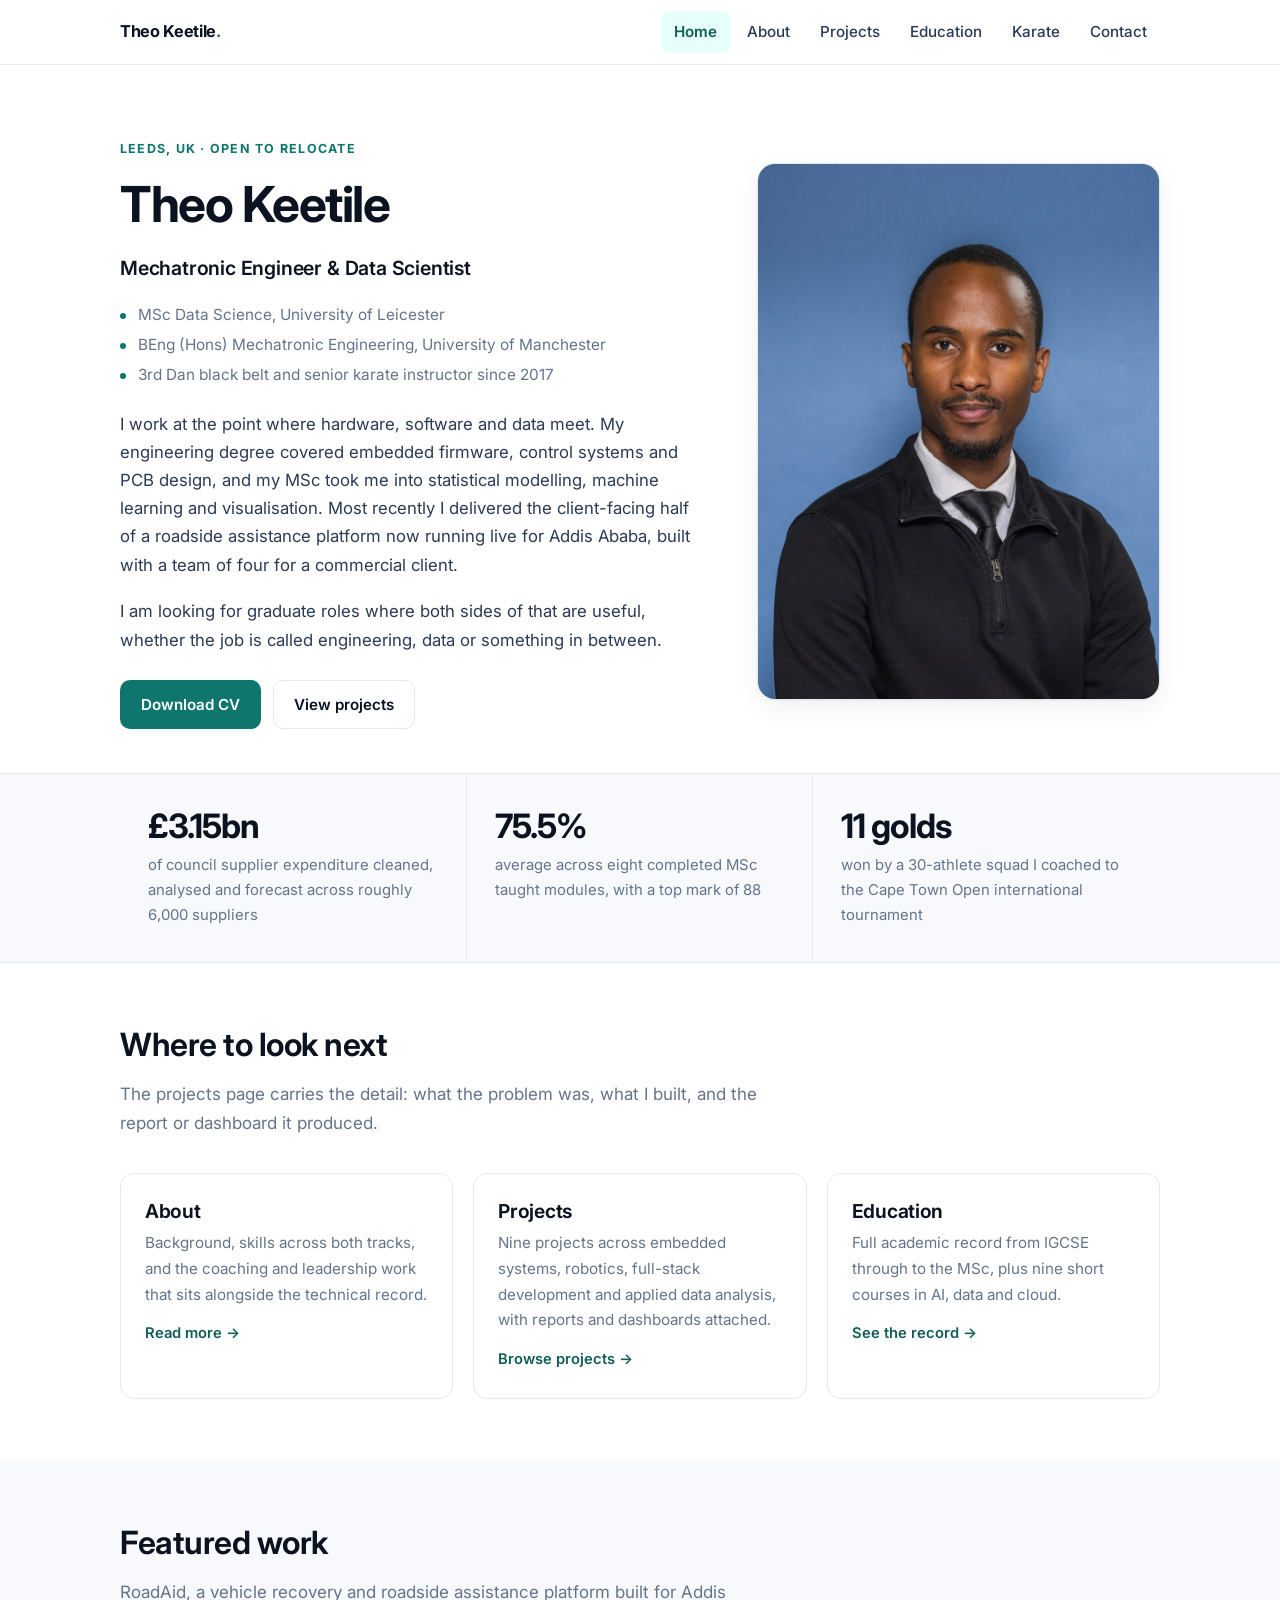
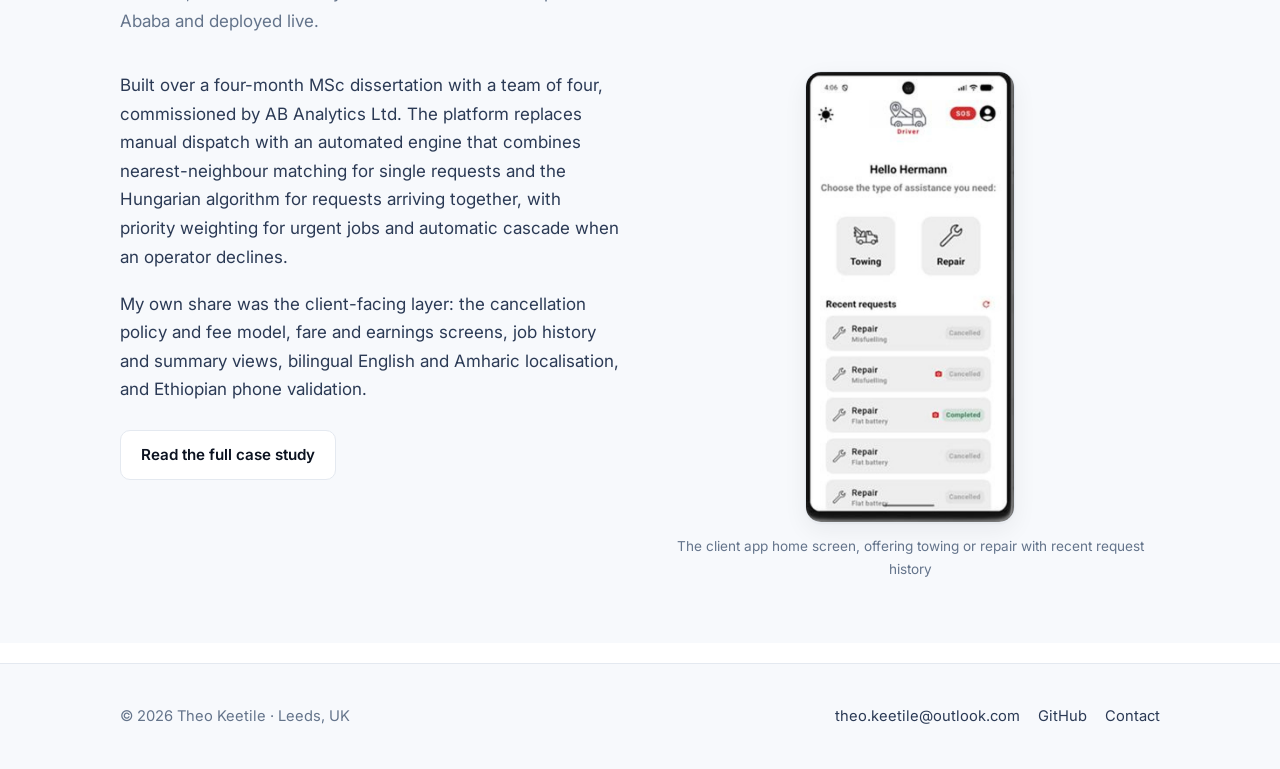
==== index.html @ 73e4ffbe "Initial portfolio site" ====
<!DOCTYPE html>
<html lang="en-GB">
<head>
<meta charset="utf-8">
<meta name="viewport" content="width=device-width, initial-scale=1">
<title>Theo Keetile - Mechatronic Engineer and Data Scientist</title>
<meta name="description" content="Theo Keetile, mechatronic engineer and data scientist. MSc Data Science, University of Leicester. BEng Mechatronic Engineering, University of Manchester. Projects in embedded systems, dispatch algorithms and applied data analysis.">
<link rel="preconnect" href="https://fonts.googleapis.com">
<link rel="preconnect" href="https://fonts.gstatic.com" crossorigin>
<link href="https://fonts.googleapis.com/css2?family=Inter:wght@400;500;600;700&display=swap" rel="stylesheet">
<link rel="stylesheet" href="assets/css/style.css">
</head>
<body>
<a class="skip" href="#main">Skip to content</a>

<header class="site-header">
  <div class="container nav">
    <a class="brand" href="index.html">Theo Keetile<span>.</span></a>
    <button class="nav-toggle" aria-expanded="false" aria-controls="nav-links" aria-label="Menu">Menu</button>
    <ul class="nav-links" id="nav-links">
      <li><a href="index.html" aria-current="page">Home</a></li>
      <li><a href="about.html">About</a></li>
      <li><a href="projects.html">Projects</a></li>
      <li><a href="certifications.html">Education</a></li>
      <li><a href="karate.html">Karate</a></li>
      <li><a href="contact.html">Contact</a></li>
    </ul>
  </div>
</header>

<main id="main">

<section class="hero">
  <div class="container hero-grid">
    <div>
      <span class="eyebrow">Leeds, UK &middot; open to relocate</span>
      <h1>Theo Keetile</h1>
      <p class="hero-role">Mechatronic Engineer &amp; Data Scientist</p>
      <ul class="hero-edu">
        <li>MSc Data Science, University of Leicester</li>
        <li>BEng (Hons) Mechatronic Engineering, University of Manchester</li>
        <li>3rd Dan black belt and senior karate instructor since 2017</li>
      </ul>
      <p class="lead">I work at the point where hardware, software and data meet. My engineering degree covered embedded firmware, control systems and PCB design, and my MSc took me into statistical modelling, machine learning and visualisation. Most recently I delivered the client-facing half of a roadside assistance platform now running live for Addis Ababa, built with a team of four for a commercial client.</p>
      <p class="lead">I am looking for graduate roles where both sides of that are useful, whether the job is called engineering, data or something in between.</p>
      <div class="btn-row">
        <a class="btn btn-primary" href="assets/docs/Theo-Keetile-CV.pdf">Download CV</a>
        <a class="btn btn-ghost" href="projects.html">View projects</a>
      </div>
    </div>
    <div class="portrait-wrap">
      <img src="assets/img/portrait.jpg" alt="Portrait of Theo Keetile" width="900" height="1200">
    </div>
  </div>
</section>

<section class="stats">
  <div class="container stats-grid">
    <div class="stat">
      <div class="stat-num">&pound;3.15bn</div>
      <p class="stat-label">of council supplier expenditure cleaned, analysed and forecast across roughly 6,000 suppliers</p>
    </div>
    <div class="stat">
      <div class="stat-num">75.5%</div>
      <p class="stat-label">average across eight completed MSc taught modules, with a top mark of 88</p>
    </div>
    <div class="stat">
      <div class="stat-num">11 golds</div>
      <p class="stat-label">won by a 30-athlete squad I coached to the Cape Town Open international tournament</p>
    </div>
  </div>
</section>

<section class="section">
  <div class="container">
    <div class="section-head">
      <h2>Where to look next</h2>
      <p>The projects page carries the detail: what the problem was, what I built, and the report or dashboard it produced.</p>
    </div>
    <div class="card-grid">
      <a class="card" href="about.html">
        <h3>About</h3>
        <p>Background, skills across both tracks, and the coaching and leadership work that sits alongside the technical record.</p>
        <span class="card-arrow">Read more &rarr;</span>
      </a>
      <a class="card" href="projects.html">
        <h3>Projects</h3>
        <p>Nine projects across embedded systems, robotics, full-stack development and applied data analysis, with reports and dashboards attached.</p>
        <span class="card-arrow">Browse projects &rarr;</span>
      </a>
      <a class="card" href="certifications.html">
        <h3>Education</h3>
        <p>Full academic record from IGCSE through to the MSc, plus nine short courses in AI, data and cloud.</p>
        <span class="card-arrow">See the record &rarr;</span>
      </a>
    </div>
  </div>
</section>

<section class="section section-soft">
  <div class="container">
    <div class="section-head">
      <h2>Featured work</h2>
      <p>RoadAid, a vehicle recovery and roadside assistance platform built for Addis Ababa and deployed live.</p>
    </div>
    <div class="split">
      <div>
        <p>Built over a four-month MSc dissertation with a team of four, commissioned by AB Analytics Ltd. The platform replaces manual dispatch with an automated engine that combines nearest-neighbour matching for single requests and the Hungarian algorithm for requests arriving together, with priority weighting for urgent jobs and automatic cascade when an operator declines.</p>
        <p>My own share was the client-facing layer: the cancellation policy and fee model, fare and earnings screens, job history and summary views, bilingual English and Amharic localisation, and Ethiopian phone validation.</p>
        <div class="btn-row">
          <a class="btn btn-ghost" href="projects.html#roadaid">Read the full case study</a>
        </div>
      </div>
      <figure class="featured-shot">
        <img src="assets/img/roadaid/home.jpg" alt="RoadAid client app home screen offering towing or repair, with a list of recent requests" loading="lazy" width="476" height="1030">
        <figcaption>The client app home screen, offering towing or repair with recent request history</figcaption>
      </figure>
    </div>
  </div>
</section>

</main>

<footer class="site-footer">
  <div class="container footer-grid">
    <div>&copy; 2026 Theo Keetile &middot; Leeds, UK</div>
    <div class="footer-links">
      <a href="mailto:theo.keetile@outlook.com">theo.keetile@outlook.com</a>
      <a href="https://github.com/TheoKeetile">GitHub</a>
      <a href="contact.html">Contact</a>
    </div>
  </div>
</footer>

<script>
(function () {
  var btn = document.querySelector('.nav-toggle');
  var list = document.getElementById('nav-links');
  if (!btn || !list) return;
  btn.addEventListener('click', function () {
    var open = list.classList.toggle('open');
    btn.setAttribute('aria-expanded', open ? 'true' : 'false');
  });
})();
</script>
</body>
</html>
---- assets/css/style.css ----
/* Theo Keetile - portfolio
   Plain CSS, no build step. */

:root {
  --ink: #0b1220;
  --text: #2b3a55;
  --muted: #64748b;
  --line: #e4e9f0;
  --bg: #ffffff;
  --bg-soft: #f7f9fc;
  --accent: #0f766e;
  --accent-dark: #115e56;
  --accent-soft: #e6fffa;
  --eng: #1d4ed8;
  --eng-soft: #eef4ff;
  --radius: 14px;
  --shadow: 0 1px 2px rgba(11, 18, 32, .04), 0 8px 24px rgba(11, 18, 32, .06);
  --maxw: 1080px;
}

* { box-sizing: border-box; }

html { -webkit-text-size-adjust: 100%; scroll-behavior: smooth; }

body {
  margin: 0;
  background: var(--bg);
  color: var(--text);
  font-family: 'Inter', -apple-system, BlinkMacSystemFont, 'Segoe UI', Roboto, Helvetica, Arial, sans-serif;
  font-size: 17px;
  line-height: 1.68;
  -webkit-font-smoothing: antialiased;
}

h1, h2, h3, h4 {
  color: var(--ink);
  line-height: 1.22;
  margin: 0 0 .5em;
  letter-spacing: -0.015em;
  font-weight: 650;
}

h1 { font-size: clamp(2.1rem, 5vw, 3.1rem); font-weight: 700; letter-spacing: -0.03em; }
h2 { font-size: clamp(1.5rem, 3vw, 2rem); }
h3 { font-size: 1.2rem; }

p { margin: 0 0 1.1em; }

a { color: var(--accent-dark); text-decoration-color: rgba(15, 118, 110, .35); text-underline-offset: 3px; }
a:hover { text-decoration-color: currentColor; }

img { max-width: 100%; height: auto; display: block; }

.container { width: 100%; max-width: var(--maxw); margin: 0 auto; padding: 0 20px; }

.skip {
  position: absolute; left: -9999px; top: 0; background: var(--ink); color: #fff;
  padding: 10px 16px; z-index: 100; border-radius: 0 0 8px 0;
}
.skip:focus { left: 0; }

/* ---------- header ---------- */

.site-header {
  position: sticky; top: 0; z-index: 50;
  background: rgba(255, 255, 255, .92);
  backdrop-filter: saturate(180%) blur(10px);
  border-bottom: 1px solid var(--line);
}

.nav {
  display: flex; align-items: center; justify-content: space-between;
  gap: 16px; min-height: 64px;
}

.brand {
  font-weight: 700; color: var(--ink); text-decoration: none;
  letter-spacing: -0.02em; font-size: 1.02rem; white-space: nowrap;
}
.brand span { color: var(--accent); }

.nav-links { display: flex; gap: 4px; align-items: center; list-style: none; margin: 0; padding: 0; }

.nav-links a {
  display: block; padding: 8px 13px; border-radius: 8px;
  color: var(--text); text-decoration: none; font-size: .95rem; font-weight: 500;
}
.nav-links a:hover { background: var(--bg-soft); color: var(--ink); }
.nav-links a[aria-current="page"] { color: var(--accent-dark); background: var(--accent-soft); font-weight: 600; }

.nav-toggle {
  display: none; background: none; border: 1px solid var(--line);
  border-radius: 8px; padding: 7px 10px; cursor: pointer; color: var(--ink);
}

@media (max-width: 760px) {
  .nav-toggle { display: block; }
  .nav-links {
    display: none; position: absolute; left: 0; right: 0; top: 100%;
    flex-direction: column; align-items: stretch; gap: 2px;
    background: #fff; border-bottom: 1px solid var(--line);
    padding: 10px 20px 16px; box-shadow: var(--shadow);
  }
  .nav-links.open { display: flex; }
  .nav-links a { padding: 11px 12px; }
}

/* ---------- buttons ---------- */

.btn {
  display: inline-flex; align-items: center; gap: 8px;
  padding: 11px 20px; border-radius: 10px;
  font-size: .95rem; font-weight: 600; text-decoration: none;
  border: 1px solid transparent; cursor: pointer; transition: .15s ease;
}
.btn-primary { background: var(--accent); color: #fff; }
.btn-primary:hover { background: var(--accent-dark); }
.btn-ghost { background: #fff; color: var(--ink); border-color: var(--line); }
.btn-ghost:hover { border-color: var(--muted); background: var(--bg-soft); }

.btn-row { display: flex; flex-wrap: wrap; gap: 12px; margin-top: 26px; }

/* ---------- hero ---------- */

.hero { padding: 68px 0 44px; }

.hero-grid {
  display: grid; grid-template-columns: 1.45fr 1fr; gap: 52px; align-items: center;
}

.eyebrow {
  display: inline-block; font-size: .78rem; font-weight: 700;
  letter-spacing: .1em; text-transform: uppercase; color: var(--accent);
  margin-bottom: 14px;
}

.hero h1 { margin-bottom: .35em; }

.hero-role {
  font-size: 1.22rem; color: var(--ink); font-weight: 600;
  margin: 0 0 .9em; letter-spacing: -0.01em;
}

.hero-edu {
  list-style: none; margin: 0 0 22px; padding: 0;
  font-size: .96rem; color: var(--muted);
}
.hero-edu li { padding-left: 18px; position: relative; margin-bottom: 4px; }
.hero-edu li::before {
  content: ""; position: absolute; left: 0; top: 11px;
  width: 6px; height: 6px; border-radius: 50%; background: var(--accent);
}

.lead { font-size: 1.05rem; }

.portrait-wrap { position: relative; }
.portrait-wrap img {
  border-radius: 18px; width: 100%;
  box-shadow: var(--shadow); border: 1px solid var(--line);
}

@media (max-width: 860px) {
  .hero { padding: 40px 0 30px; }
  .hero-grid { grid-template-columns: 1fr; gap: 32px; }
  .portrait-wrap { max-width: 260px; }
}

/* ---------- stats ---------- */

.stats { border-top: 1px solid var(--line); border-bottom: 1px solid var(--line); background: var(--bg-soft); }
.stats-grid { display: grid; grid-template-columns: repeat(3, 1fr); gap: 0; }
.stat { padding: 34px 28px; border-right: 1px solid var(--line); }
.stat:last-child { border-right: none; }
.stat-num {
  font-size: 2.1rem; font-weight: 700; color: var(--ink);
  letter-spacing: -0.03em; line-height: 1.1; margin-bottom: 8px;
}
.stat-label { font-size: .93rem; color: var(--muted); margin: 0; }

@media (max-width: 760px) {
  .stats-grid { grid-template-columns: 1fr; }
  .stat { border-right: none; border-bottom: 1px solid var(--line); padding: 24px 20px; }
  .stat:last-child { border-bottom: none; }
}

/* ---------- section ---------- */

.section { padding: 62px 0; }
.section-soft { background: var(--bg-soft); }

.section-head { max-width: 640px; margin-bottom: 36px; }
.section-head p { color: var(--muted); margin-bottom: 0; }

/* ---------- cards ---------- */

.card-grid { display: grid; grid-template-columns: repeat(3, 1fr); gap: 20px; }

.card {
  display: block; padding: 26px 24px; background: #fff;
  border: 1px solid var(--line); border-radius: var(--radius);
  text-decoration: none; color: inherit; transition: .18s ease;
}
.card:hover { border-color: var(--accent); box-shadow: var(--shadow); transform: translateY(-2px); }
.card h3 { margin-bottom: .35em; }
.card p { color: var(--muted); font-size: .95rem; margin-bottom: 0; }
.card-arrow { display: inline-block; margin-top: 14px; color: var(--accent-dark); font-weight: 600; font-size: .92rem; }

@media (max-width: 860px) { .card-grid { grid-template-columns: 1fr; } }

/* ---------- projects ---------- */

.track-head {
  display: flex; align-items: baseline; gap: 14px; flex-wrap: wrap;
  margin: 54px 0 10px; padding-bottom: 14px; border-bottom: 2px solid var(--ink);
}
.track-head:first-of-type { margin-top: 0; }
.track-head h2 { margin: 0; }
.track-head span { color: var(--muted); font-size: .92rem; }

.project {
  padding: 40px 0; border-bottom: 1px solid var(--line);
}
.project:last-child { border-bottom: none; }

.project-meta {
  font-size: .87rem; color: var(--muted); margin: 0 0 .5em;
  letter-spacing: .01em;
}
.project h3 { font-size: 1.42rem; margin-bottom: .45em; letter-spacing: -0.02em; }

.tools {
  font-size: .9rem; color: var(--text); background: var(--bg-soft);
  border-left: 3px solid var(--accent); padding: 9px 14px;
  border-radius: 0 8px 8px 0; margin: 0 0 1.2em;
}
.tools strong { color: var(--ink); }

.project-figure { margin: 0 0 24px; }
.project-figure img {
  border: 1px solid var(--line); border-radius: 12px;
  box-shadow: var(--shadow); width: 100%;
}
.project-figure figcaption {
  font-size: .85rem; color: var(--muted); margin-top: 10px; text-align: center;
}

.tags { display: flex; flex-wrap: wrap; gap: 7px; margin: 18px 0 0; padding: 0; list-style: none; }
.tags li {
  font-size: .8rem; padding: 4px 11px; border-radius: 999px;
  background: var(--accent-soft); color: var(--accent-dark); font-weight: 500;
}
.track-eng .tags li { background: var(--eng-soft); color: var(--eng); }
.track-eng .tools { border-left-color: var(--eng); }

.links { display: flex; flex-wrap: wrap; gap: 10px; margin-top: 20px; }
.link-chip {
  display: inline-flex; align-items: center; gap: 7px;
  font-size: .88rem; font-weight: 600; text-decoration: none;
  padding: 8px 15px; border-radius: 9px;
  border: 1px solid var(--line); color: var(--ink); background: #fff;
}
.link-chip:hover { border-color: var(--accent); color: var(--accent-dark); }
.link-chip::before { content: "↓"; font-weight: 700; color: var(--accent); }
.link-chip.ext::before { content: "↗"; }
.link-chip.code::before { content: "<>"; font-size: .78rem; letter-spacing: -.05em; }

/* phone screenshot strip */
.shots {
  display: grid; grid-auto-flow: column; grid-auto-columns: minmax(150px, 1fr);
  gap: 14px; overflow-x: auto; padding: 4px 4px 14px; margin: 0 0 22px;
  scroll-snap-type: x mandatory;
}
.shots figure { margin: 0; scroll-snap-align: start; }
.shots img {
  border: 1px solid var(--line); border-radius: 12px; width: 100%;
  box-shadow: var(--shadow);
}
.shots figcaption { font-size: .78rem; color: var(--muted); margin-top: 7px; text-align: center; }

/* ---------- tables ---------- */

.table-wrap { overflow-x: auto; border: 1px solid var(--line); border-radius: var(--radius); background: #fff; }

table { width: 100%; border-collapse: collapse; font-size: .94rem; }
caption { text-align: left; font-weight: 600; color: var(--ink); padding: 16px 18px 0; }
th, td { padding: 11px 18px; text-align: left; border-bottom: 1px solid var(--line); }
th { font-size: .8rem; text-transform: uppercase; letter-spacing: .06em; color: var(--muted); font-weight: 600; }
tbody tr:last-child td { border-bottom: none; }
td.num { text-align: right; font-variant-numeric: tabular-nums; white-space: nowrap; }

/* ---------- prose blocks ---------- */

.prose { max-width: 720px; }
.prose h2 { margin-top: 2em; }
.prose h2:first-child { margin-top: 0; }
.prose ul { padding-left: 20px; }
.prose li { margin-bottom: .45em; }

.split { display: grid; grid-template-columns: 1fr 1fr; gap: 40px; }
@media (max-width: 860px) { .split { grid-template-columns: 1fr; gap: 28px; } }

.skill-block { margin-bottom: 26px; }
.skill-block h3 { font-size: 1rem; margin-bottom: .5em; }
.skill-block p { color: var(--text); font-size: .95rem; margin: 0; }

.timeline { list-style: none; margin: 0; padding: 0; }
.timeline li {
  padding: 0 0 24px 26px; border-left: 2px solid var(--line);
  position: relative; margin-left: 5px;
}
.timeline li:last-child { border-left-color: transparent; padding-bottom: 0; }
.timeline li::before {
  content: ""; position: absolute; left: -7px; top: 6px;
  width: 12px; height: 12px; border-radius: 50%;
  background: #fff; border: 3px solid var(--accent);
}
.timeline strong { display: block; color: var(--ink); }
.timeline span { font-size: .87rem; color: var(--muted); }

/* ---------- contact ---------- */

.contact-list { list-style: none; margin: 0; padding: 0; }
.contact-list li {
  display: flex; gap: 14px; align-items: baseline;
  padding: 16px 0; border-bottom: 1px solid var(--line);
}
.contact-list li:last-child { border-bottom: none; }
.contact-list .k {
  flex: 0 0 96px; font-size: .8rem; text-transform: uppercase;
  letter-spacing: .06em; color: var(--muted); font-weight: 600;
}
.contact-list .v { font-size: 1.02rem; }

.callout {
  background: var(--accent-soft); border: 1px solid #b7ece3;
  border-radius: var(--radius); padding: 22px 24px; margin-top: 30px;
}
.callout p:last-child { margin-bottom: 0; }

/* ---------- footer ---------- */

.site-footer {
  border-top: 1px solid var(--line); background: var(--bg-soft);
  padding: 40px 0; margin-top: 20px; font-size: .92rem; color: var(--muted);
}
.footer-grid { display: flex; justify-content: space-between; gap: 20px; flex-wrap: wrap; align-items: center; }
.footer-links { display: flex; gap: 18px; flex-wrap: wrap; }
.site-footer a { color: var(--text); text-decoration: none; }
.site-footer a:hover { color: var(--accent-dark); text-decoration: underline; }

@media print {
  .site-header, .site-footer, .btn-row { display: none; }
}

/* ---------- featured app shot (home) ---------- */

.featured-shot { margin: 0; display: flex; flex-direction: column; align-items: center; }
.featured-shot img {
  width: 210px; max-width: 60%; border-radius: 16px;
  border: 1px solid var(--line); box-shadow: var(--shadow);
}
.featured-shot figcaption {
  font-size: .85rem; color: var(--muted); margin-top: 12px; text-align: center;
}

/* ---------- photo gallery ---------- */

.gallery { display: grid; grid-template-columns: repeat(3, 1fr); gap: 16px; margin: 0 0 8px; }
.gallery figure { margin: 0; }
.gallery img {
  width: 100%; aspect-ratio: 4 / 3; object-fit: cover; object-position: center 30%;
  border-radius: 12px; border: 1px solid var(--line); box-shadow: var(--shadow);
}
.gallery figcaption { font-size: .85rem; color: var(--muted); margin-top: 9px; }
@media (max-width: 860px) { .gallery { grid-template-columns: repeat(2, 1fr); gap: 12px; } }
@media (max-width: 520px) { .gallery { grid-template-columns: 1fr; } }

/* karate hero */
.karate-hero { display: grid; grid-template-columns: 1fr 1.3fr; gap: 44px; align-items: center; }
.karate-hero img { border-radius: 18px; border: 1px solid var(--line); box-shadow: var(--shadow); }
@media (max-width: 860px) {
  .karate-hero { grid-template-columns: 1fr; gap: 28px; }
  .karate-hero .karate-portrait { max-width: 280px; }
}

.rank-row { display: flex; flex-wrap: wrap; gap: 14px; margin: 26px 0 0; padding: 0; list-style: none; }
.rank-row li {
  flex: 1 1 150px; padding: 16px 18px; background: #fff;
  border: 1px solid var(--line); border-radius: var(--radius);
}
.rank-row strong { display: block; font-size: 1.35rem; color: var(--ink); letter-spacing: -.02em; }
.rank-row span { font-size: .87rem; color: var(--muted); }

blockquote.ref {
  margin: 0; padding: 22px 26px; background: var(--bg-soft);
  border-left: 3px solid var(--accent); border-radius: 0 12px 12px 0;
}
blockquote.ref p { font-size: 1.02rem; color: var(--ink); }
blockquote.ref p:last-child { margin-bottom: 0; }
blockquote.ref cite { display: block; font-style: normal; font-size: .88rem; color: var(--muted); margin-top: 12px; }

/* ---------- certificate grid ---------- */

.cert-grid { display: grid; grid-template-columns: repeat(3, 1fr); gap: 14px; }
.cert-grid a {
  display: block; padding: 16px 18px; background: #fff; text-decoration: none;
  border: 1px solid var(--line); border-radius: var(--radius); transition: .15s ease;
}
.cert-grid a:hover { border-color: var(--accent); box-shadow: var(--shadow); }
.cert-grid strong { display: block; color: var(--ink); font-size: .97rem; margin-bottom: 3px; }
.cert-grid span { font-size: .85rem; color: var(--muted); }
@media (max-width: 860px) { .cert-grid { grid-template-columns: repeat(2, 1fr); } }
@media (max-width: 520px) { .cert-grid { grid-template-columns: 1fr; } }

/* figure pairs: charts and diagrams, never cropped */
.figpair { display: grid; grid-template-columns: repeat(2, 1fr); gap: 18px; margin: 0 0 24px; }
.figpair figure { margin: 0; }
.figpair img {
  width: 100%; height: auto; aspect-ratio: auto; object-fit: contain;
  background: #fff; padding: 8px;
  border: 1px solid var(--line); border-radius: 12px; box-shadow: var(--shadow);
}
.figpair figcaption { font-size: .85rem; color: var(--muted); margin-top: 9px; }
@media (max-width: 700px) { .figpair { grid-template-columns: 1fr; } }
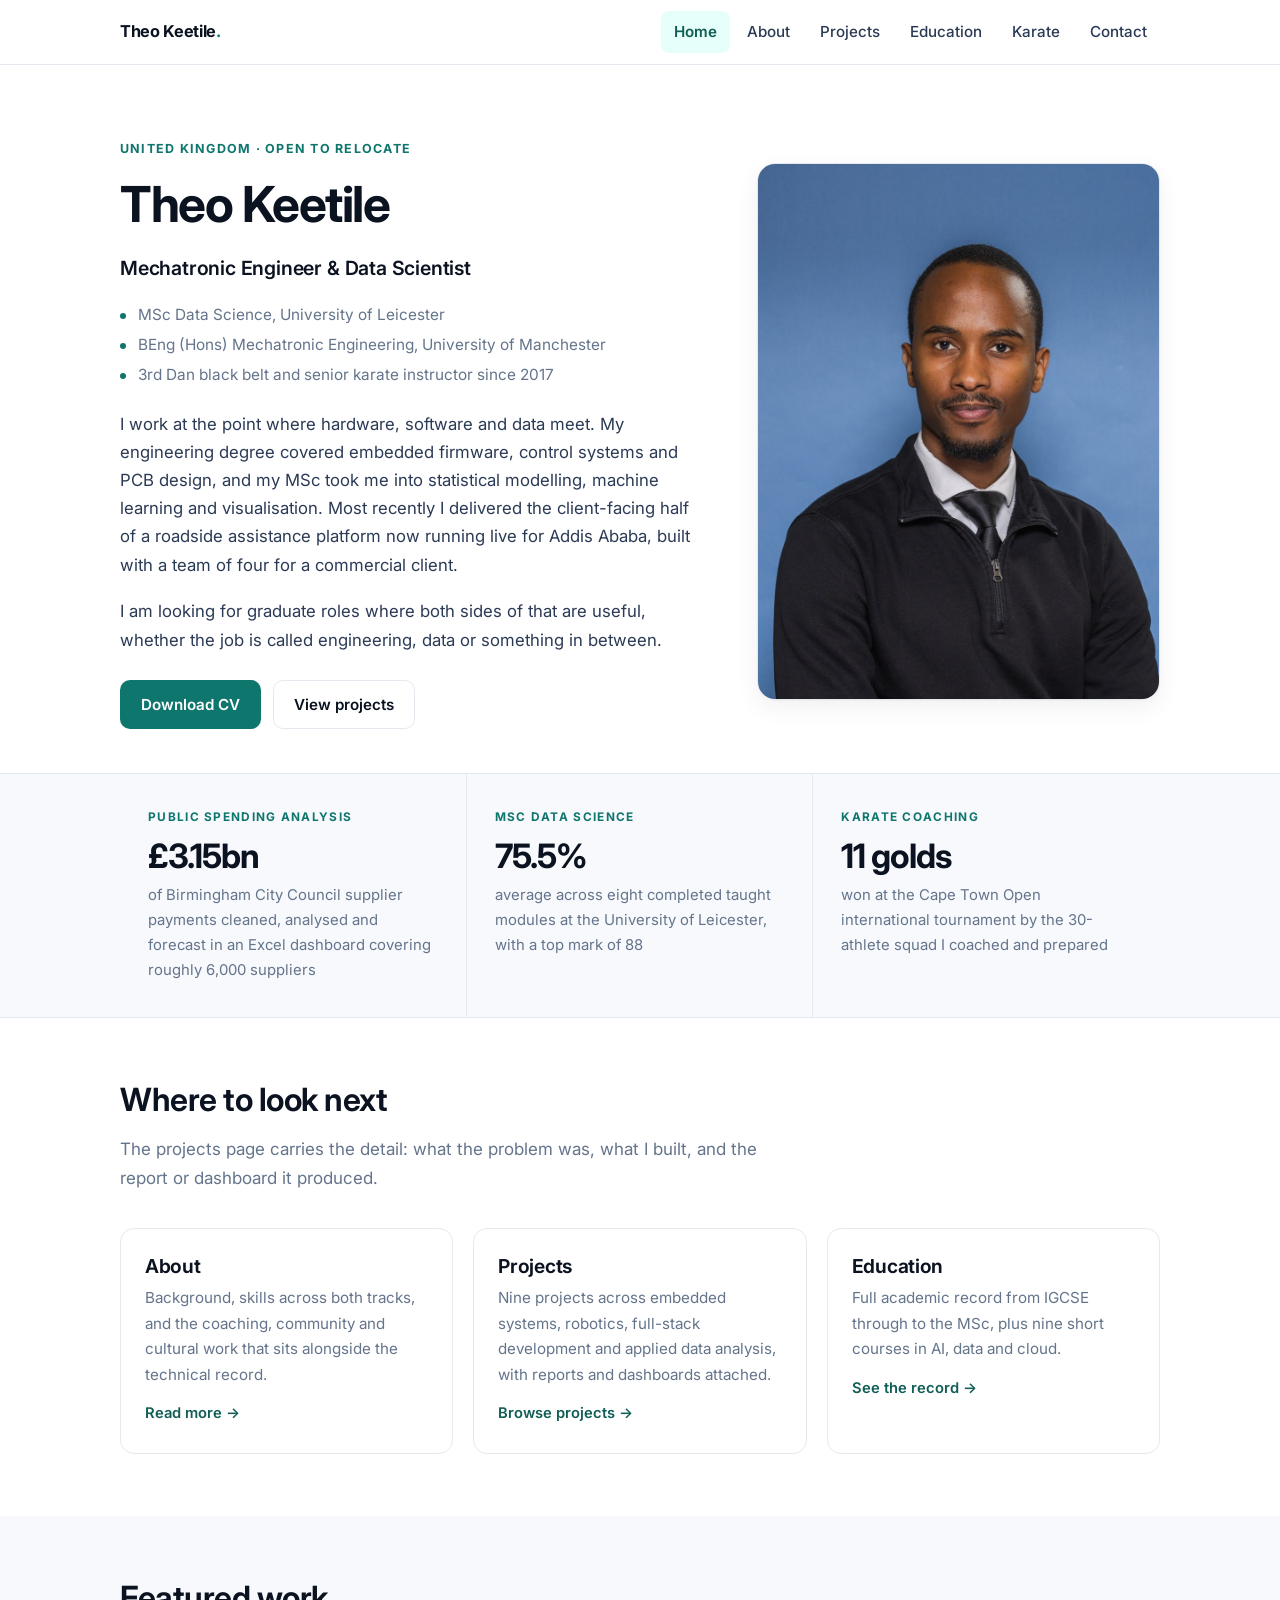
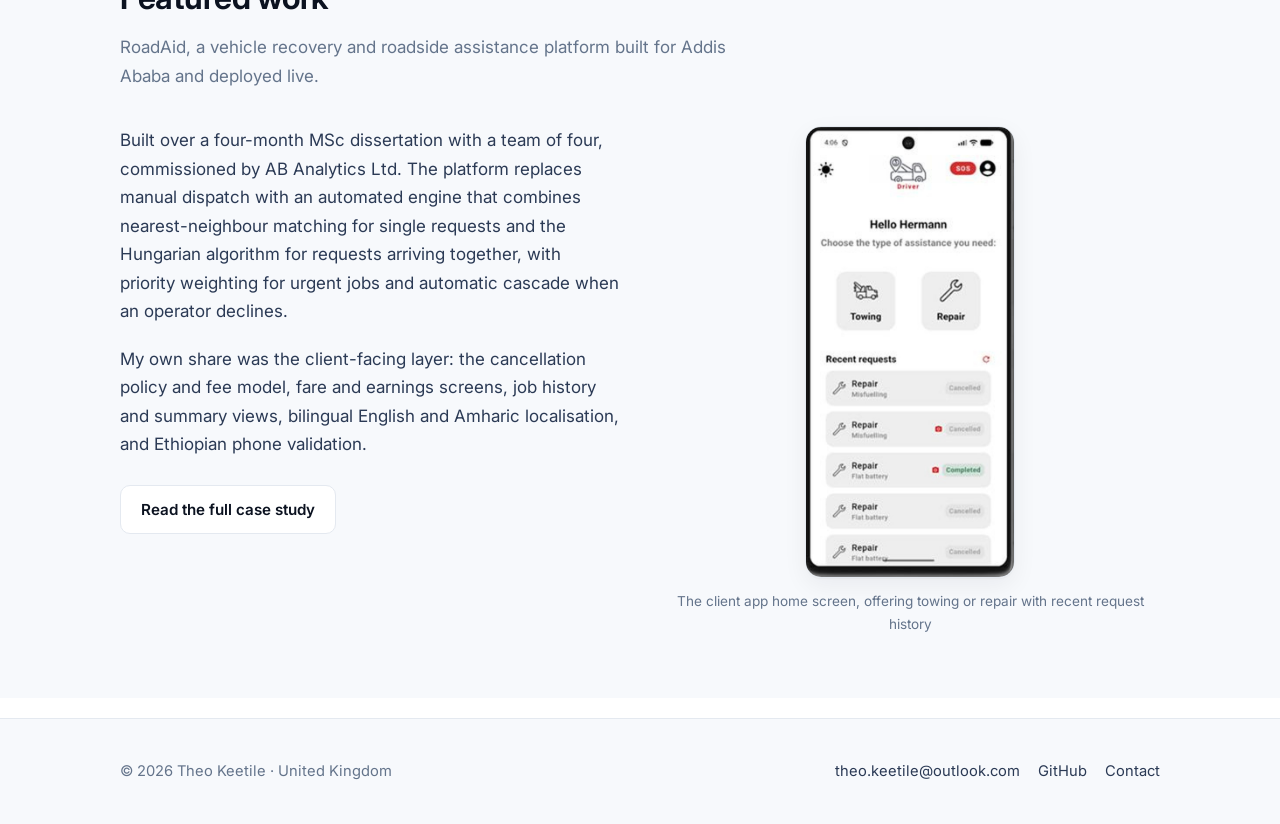
==== commit 2b904bff: "Add demo video, Chinese Bridge photos, ROC figure and interaction layer" ====
--- a/index.html
+++ b/index.html
@@ -33,7 +33,7 @@
 <section class="hero">
   <div class="container hero-grid">
     <div>
-      <span class="eyebrow">Leeds, UK &middot; open to relocate</span>
+      <span class="eyebrow">United Kingdom &middot; open to relocate</span>
       <h1>Theo Keetile</h1>
       <p class="hero-role">Mechatronic Engineer &amp; Data Scientist</p>
       <ul class="hero-edu">
@@ -57,16 +57,19 @@
 <section class="stats">
   <div class="container stats-grid">
     <div class="stat">
+      <span class="stat-kicker">Public spending analysis</span>
       <div class="stat-num">&pound;3.15bn</div>
-      <p class="stat-label">of council supplier expenditure cleaned, analysed and forecast across roughly 6,000 suppliers</p>
+      <p class="stat-label">of Birmingham City Council supplier payments cleaned, analysed and forecast in an Excel dashboard covering roughly 6,000 suppliers</p>
     </div>
     <div class="stat">
+      <span class="stat-kicker">MSc Data Science</span>
       <div class="stat-num">75.5%</div>
-      <p class="stat-label">average across eight completed MSc taught modules, with a top mark of 88</p>
+      <p class="stat-label">average across eight completed taught modules at the University of Leicester, with a top mark of 88</p>
     </div>
     <div class="stat">
+      <span class="stat-kicker">Karate coaching</span>
       <div class="stat-num">11 golds</div>
-      <p class="stat-label">won by a 30-athlete squad I coached to the Cape Town Open international tournament</p>
+      <p class="stat-label">won at the Cape Town Open international tournament by the 30-athlete squad I coached and prepared</p>
     </div>
   </div>
 </section>
@@ -80,7 +83,7 @@
     <div class="card-grid">
       <a class="card" href="about.html">
         <h3>About</h3>
-        <p>Background, skills across both tracks, and the coaching and leadership work that sits alongside the technical record.</p>
+        <p>Background, skills across both tracks, and the coaching, community and cultural work that sits alongside the technical record.</p>
         <span class="card-arrow">Read more &rarr;</span>
       </a>
       <a class="card" href="projects.html">
@@ -123,7 +126,7 @@
 
 <footer class="site-footer">
   <div class="container footer-grid">
-    <div>&copy; 2026 Theo Keetile &middot; Leeds, UK</div>
+    <div>&copy; 2026 Theo Keetile &middot; United Kingdom</div>
     <div class="footer-links">
       <a href="mailto:theo.keetile@outlook.com">theo.keetile@outlook.com</a>
       <a href="https://github.com/TheoKeetile">GitHub</a>
@@ -132,16 +135,6 @@
   </div>
 </footer>
 
-<script>
-(function () {
-  var btn = document.querySelector('.nav-toggle');
-  var list = document.getElementById('nav-links');
-  if (!btn || !list) return;
-  btn.addEventListener('click', function () {
-    var open = list.classList.toggle('open');
-    btn.setAttribute('aria-expanded', open ? 'true' : 'false');
-  });
-})();
-</script>
+<script src="assets/js/site.js" defer></script>
 </body>
 </html>
--- a/assets/css/style.css
+++ b/assets/css/style.css
@@ -422,3 +422,187 @@
 }
 .figpair figcaption { font-size: .85rem; color: var(--muted); margin-top: 9px; }
 @media (max-width: 700px) { .figpair { grid-template-columns: 1fr; } }
+
+/* ============================================================
+   Interaction layer
+   ============================================================ */
+
+/* stat kicker: names what each headline figure refers to */
+.stat-kicker {
+  display: block; font-size: .74rem; font-weight: 700;
+  letter-spacing: .11em; text-transform: uppercase;
+  color: var(--accent); margin-bottom: 10px;
+}
+
+/* ---------- image hover: lift, zoom, sharpen ---------- */
+
+.shots figure,
+.gallery figure,
+.figpair figure,
+.project-figure { position: relative; }
+
+.shots img,
+.gallery img,
+.figpair img,
+.project-figure img,
+.featured-shot img,
+.portrait-wrap img,
+.karate-hero img {
+  cursor: zoom-in;
+  transition: transform .38s cubic-bezier(.2, .7, .3, 1),
+              box-shadow .38s ease,
+              border-color .38s ease;
+  will-change: transform;
+}
+
+.shots figure:hover img,
+.gallery figure:hover img,
+.figpair figure:hover img,
+.project-figure:hover img,
+.featured-shot:hover img {
+  transform: translateY(-6px) scale(1.035);
+  box-shadow: 0 18px 44px rgba(11, 18, 32, .18);
+  border-color: var(--accent);
+  position: relative;
+  z-index: 2;
+}
+
+.portrait-wrap img:hover,
+.karate-hero img:hover {
+  transform: translateY(-4px) scale(1.015);
+  box-shadow: 0 18px 44px rgba(11, 18, 32, .16);
+}
+
+/* caption strengthens with the image */
+.shots figcaption,
+.gallery figcaption,
+.figpair figcaption,
+.project-figure figcaption {
+  transition: color .3s ease;
+}
+.shots figure:hover figcaption,
+.gallery figure:hover figcaption,
+.figpair figure:hover figcaption,
+.project-figure:hover figcaption {
+  color: var(--ink);
+}
+
+/* a quiet hint that an image opens */
+.zoom-hint {
+  position: absolute; top: 10px; right: 10px;
+  width: 30px; height: 30px; border-radius: 8px;
+  background: rgba(11, 18, 32, .62); color: #fff;
+  display: flex; align-items: center; justify-content: center;
+  font-size: .95rem; line-height: 1; opacity: 0;
+  transition: opacity .28s ease; pointer-events: none;
+  backdrop-filter: blur(3px);
+}
+figure:hover > .zoom-hint { opacity: 1; }
+
+/* ---------- lightbox ---------- */
+
+.lightbox {
+  position: fixed; inset: 0; z-index: 200;
+  display: flex; flex-direction: column;
+  align-items: center; justify-content: center;
+  gap: 18px; padding: 40px 24px;
+  background: rgba(8, 13, 24, .93);
+  opacity: 0; visibility: hidden;
+  transition: opacity .28s ease, visibility .28s ease;
+  cursor: zoom-out;
+}
+.lightbox.open { opacity: 1; visibility: visible; }
+
+.lightbox img {
+  max-width: min(1100px, 92vw); max-height: 78vh;
+  width: auto; height: auto;
+  border-radius: 12px; background: #fff;
+  box-shadow: 0 30px 80px rgba(0, 0, 0, .5);
+  transform: scale(.96); transition: transform .28s cubic-bezier(.2,.7,.3,1);
+}
+.lightbox.open img { transform: scale(1); }
+
+.lightbox-caption {
+  color: #e8edf5; font-size: .96rem; text-align: center;
+  max-width: 680px; margin: 0; line-height: 1.5;
+}
+
+.lightbox-close {
+  position: absolute; top: 18px; right: 22px;
+  width: 42px; height: 42px; border-radius: 10px;
+  background: rgba(255, 255, 255, .12); color: #fff;
+  border: 1px solid rgba(255, 255, 255, .22);
+  font-size: 1.3rem; line-height: 1; cursor: pointer;
+  transition: background .2s ease;
+}
+.lightbox-close:hover { background: rgba(255, 255, 255, .24); }
+
+.lightbox-hint {
+  position: absolute; bottom: 18px; left: 0; right: 0;
+  text-align: center; color: rgba(232, 237, 245, .55); font-size: .8rem;
+}
+
+body.lightbox-open { overflow: hidden; }
+
+/* ---------- scroll reveal ---------- */
+
+.reveal {
+  opacity: 0; transform: translateY(18px);
+  transition: opacity .6s ease, transform .6s cubic-bezier(.2, .7, .3, 1);
+}
+.reveal.shown { opacity: 1; transform: none; }
+
+/* ---------- small polish ---------- */
+
+.nav-links a { transition: background .2s ease, color .2s ease; }
+
+.link-chip { transition: border-color .2s ease, color .2s ease, transform .2s ease, box-shadow .2s ease; }
+.link-chip:hover { transform: translateY(-2px); box-shadow: var(--shadow); }
+
+.tags li { transition: transform .2s ease; }
+.tags li:hover { transform: translateY(-2px); }
+
+.rank-row li { transition: transform .25s ease, border-color .25s ease, box-shadow .25s ease; }
+.rank-row li:hover { transform: translateY(-3px); border-color: var(--accent); box-shadow: var(--shadow); }
+
+.cert-grid a { transition: border-color .18s ease, box-shadow .18s ease, transform .18s ease; }
+.cert-grid a:hover { transform: translateY(-2px); }
+
+.stat { transition: background .3s ease; }
+.stat:hover { background: #fff; }
+
+.btn { transition: background .18s ease, border-color .18s ease, transform .18s ease, box-shadow .18s ease; }
+.btn:hover { transform: translateY(-2px); box-shadow: var(--shadow); }
+
+/* ---------- respect reduced motion ---------- */
+
+@media (prefers-reduced-motion: reduce) {
+  * { animation-duration: .01ms !important; animation-iteration-count: 1 !important;
+      transition-duration: .01ms !important; scroll-behavior: auto !important; }
+  .reveal { opacity: 1; transform: none; }
+  .shots figure:hover img,
+  .gallery figure:hover img,
+  .figpair figure:hover img,
+  .project-figure:hover img,
+  .featured-shot:hover img,
+  .portrait-wrap img:hover,
+  .karate-hero img:hover { transform: none; }
+}
+
+/* the sticky header uses backdrop-filter, which composites above the
+   overlay in some engines; take it out of the way while zoomed */
+body.lightbox-open .site-header { visibility: hidden; }
+
+/* ---------- video ---------- */
+
+.video-figure { margin: 0 0 26px; }
+.video-figure video {
+  display: block; margin: 0 auto;
+  max-width: 100%; max-height: 70vh; width: auto; height: auto;
+  background: #0b1220; border-radius: 12px;
+  border: 1px solid var(--line); box-shadow: var(--shadow);
+}
+.video-figure figcaption {
+  font-size: .85rem; color: var(--muted); margin-top: 11px; text-align: center;
+}
+.video-fallback { font-size: .9rem; color: var(--muted); text-align: center; padding: 14px; }
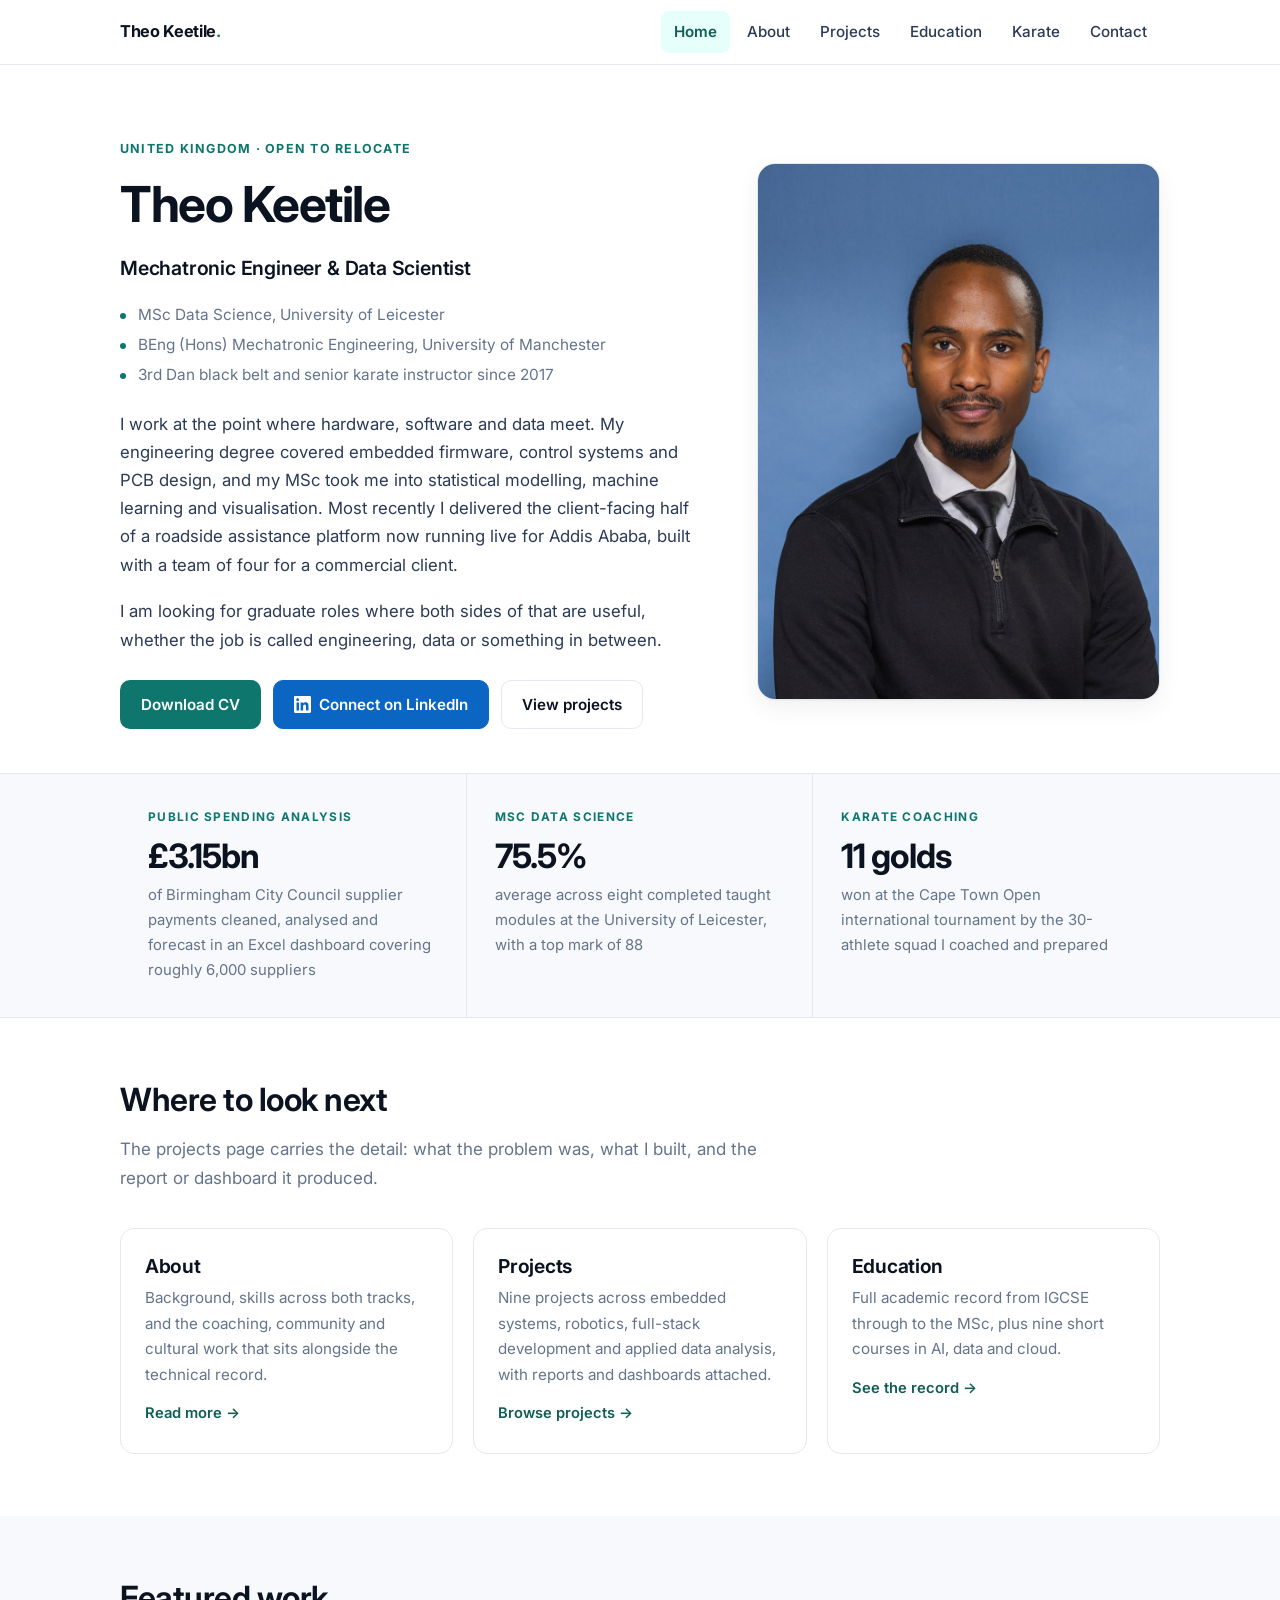
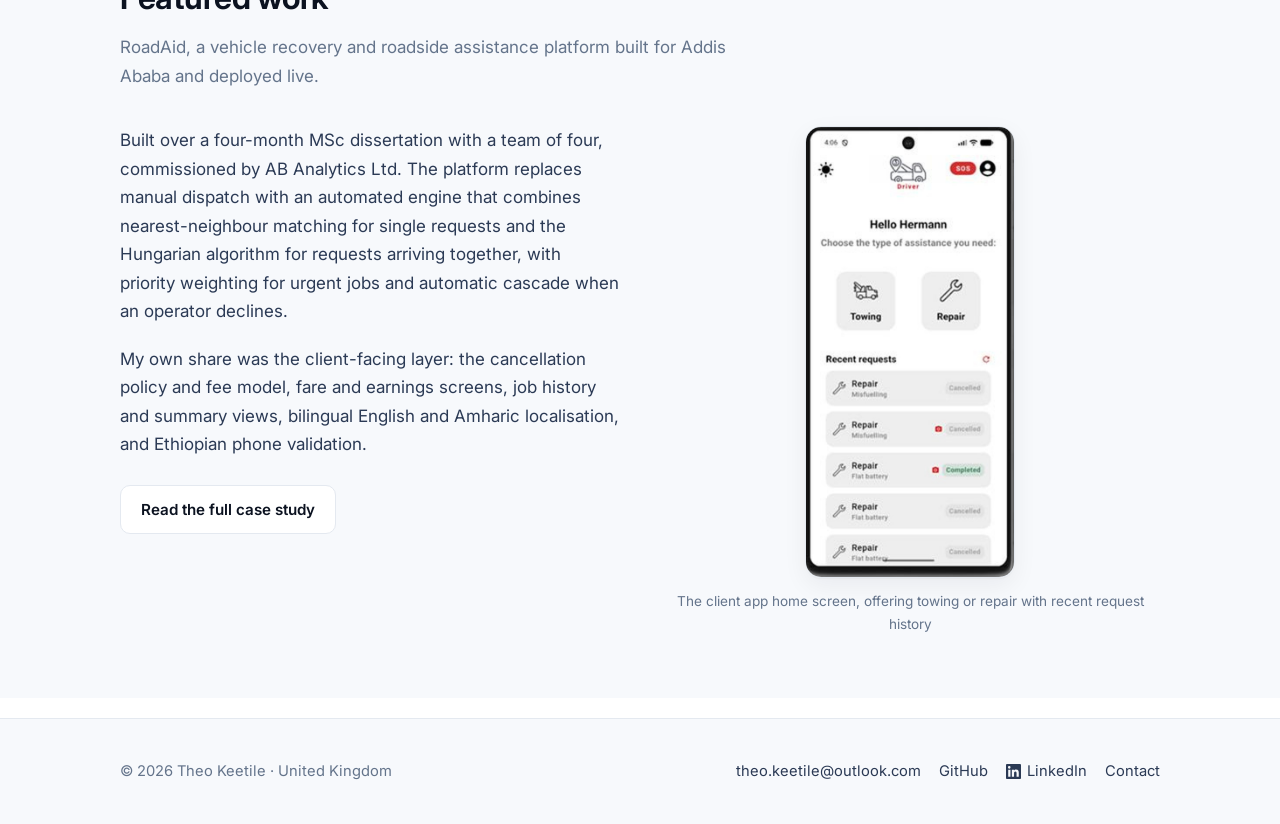
==== commit 51a5d3d2: "Add LinkedIn button, Botswana licence and languages" ====
--- a/index.html
+++ b/index.html
@@ -45,6 +45,7 @@
       <p class="lead">I am looking for graduate roles where both sides of that are useful, whether the job is called engineering, data or something in between.</p>
       <div class="btn-row">
         <a class="btn btn-primary" href="assets/docs/Theo-Keetile-CV.pdf">Download CV</a>
+        <a class="btn btn-linkedin" href="https://www.linkedin.com/in/theo-keetile-388113287/" rel="noopener"><svg viewBox="0 0 24 24" fill="currentColor" aria-hidden="true" focusable="false"><path d="M20.45 20.45h-3.56v-5.57c0-1.33-.03-3.04-1.85-3.04-1.86 0-2.14 1.45-2.14 2.94v5.67H9.35V9h3.41v1.56h.04c.48-.9 1.64-1.85 3.37-1.85 3.6 0 4.27 2.37 4.27 5.45v6.29zM5.34 7.43a2.07 2.07 0 1 1 0-4.13 2.07 2.07 0 0 1 0 4.13zM7.12 20.45H3.56V9h3.56v11.45zM22.22 0H1.77C.79 0 0 .77 0 1.72v20.56C0 23.23.79 24 1.77 24h20.45c.98 0 1.78-.77 1.78-1.72V1.72C24 .77 23.2 0 22.22 0z"/></svg>Connect on LinkedIn</a>
         <a class="btn btn-ghost" href="projects.html">View projects</a>
       </div>
     </div>
@@ -129,7 +130,8 @@
     <div>&copy; 2026 Theo Keetile &middot; United Kingdom</div>
     <div class="footer-links">
       <a href="mailto:theo.keetile@outlook.com">theo.keetile@outlook.com</a>
-      <a href="https://github.com/TheoKeetile">GitHub</a>
+      <a href="https://github.com/TheoKeetile" rel="noopener">GitHub</a>
+      <a href="https://www.linkedin.com/in/theo-keetile-388113287/" rel="noopener"><svg viewBox="0 0 24 24" fill="currentColor" aria-hidden="true" focusable="false"><path d="M20.45 20.45h-3.56v-5.57c0-1.33-.03-3.04-1.85-3.04-1.86 0-2.14 1.45-2.14 2.94v5.67H9.35V9h3.41v1.56h.04c.48-.9 1.64-1.85 3.37-1.85 3.6 0 4.27 2.37 4.27 5.45v6.29zM5.34 7.43a2.07 2.07 0 1 1 0-4.13 2.07 2.07 0 0 1 0 4.13zM7.12 20.45H3.56V9h3.56v11.45zM22.22 0H1.77C.79 0 0 .77 0 1.72v20.56C0 23.23.79 24 1.77 24h20.45c.98 0 1.78-.77 1.78-1.72V1.72C24 .77 23.2 0 22.22 0z"/></svg>LinkedIn</a>
       <a href="contact.html">Contact</a>
     </div>
   </div>
--- a/assets/css/style.css
+++ b/assets/css/style.css
@@ -606,3 +606,14 @@
   font-size: .85rem; color: var(--muted); margin-top: 11px; text-align: center;
 }
 .video-fallback { font-size: .9rem; color: var(--muted); text-align: center; padding: 14px; }
+
+/* ---------- LinkedIn ---------- */
+
+.btn svg, .footer-links svg { flex: none; }
+.btn svg { width: 17px; height: 17px; }
+
+.btn-linkedin { background: #0A66C2; color: #fff; border-color: #0A66C2; }
+.btn-linkedin:hover { background: #084d93; border-color: #084d93; color: #fff; }
+
+.footer-links a { display: inline-flex; align-items: center; gap: 6px; }
+.footer-links svg { width: 15px; height: 15px; }
